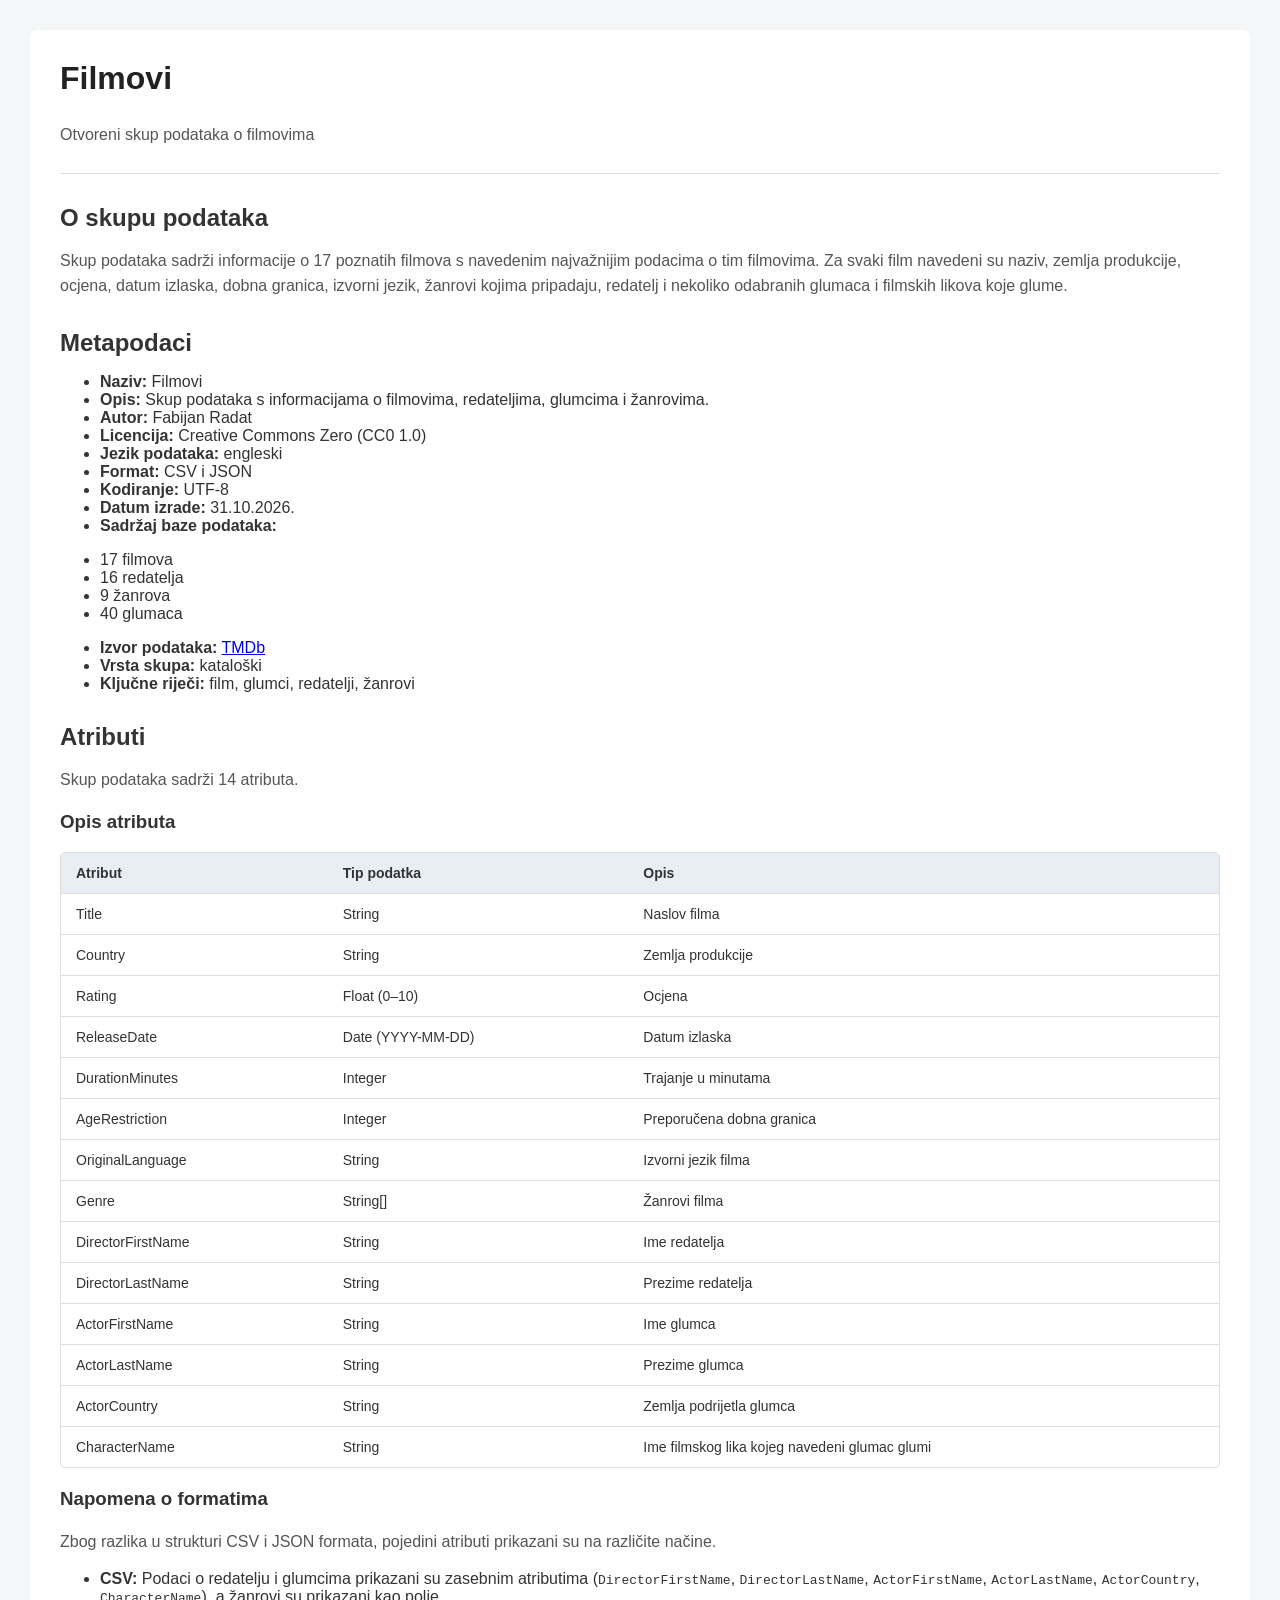
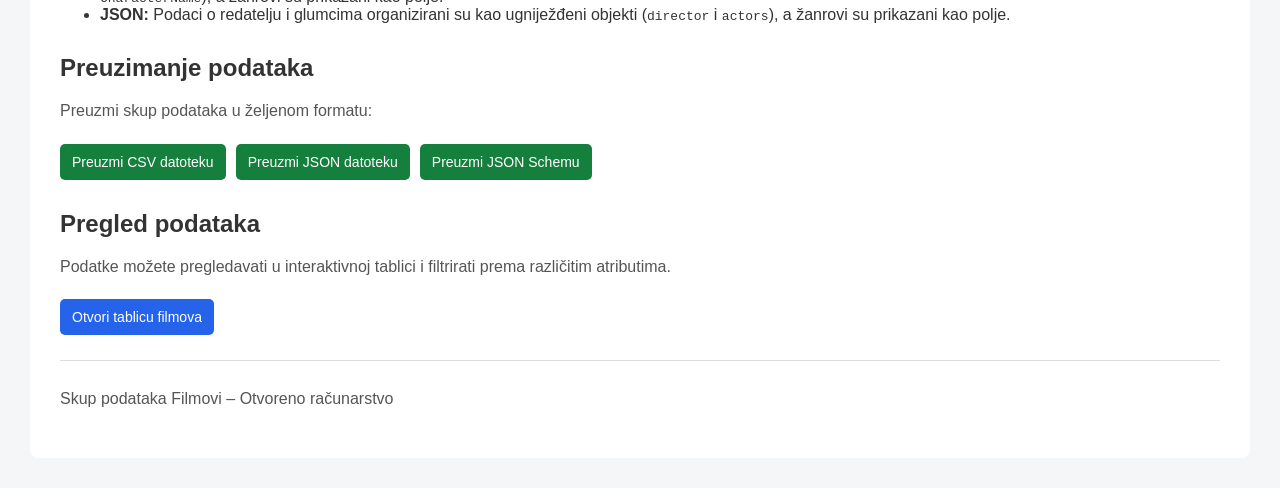
==== backend/wwwroot/index.html @ 2f89cae8 "Dodaj frontend" ====
<!doctype html>
<html lang="hr">
  <head>
    <meta charset="UTF-8" />
    <meta name="viewport" content="width=device-width, initial-scale=1.0" />

    <title>Filmovi</title>
    <meta name="title" content="Filmovi" />
    <meta
      name="description"
      content="Otvoreni skup podataka o filmovima s informacijama o redateljima, glumcima i žanrovima."
    />
    <meta name="author" content="Fabijan Radat" />

    <link rel="stylesheet" href="css/index.css" />
  </head>

  <body>
    <div class="container">
      <header>
        <h1>Filmovi</h1>
        <p>Otvoreni skup podataka o filmovima</p>
      </header>

      <hr />

      <section>
        <h2>O skupu podataka</h2>

        <p>
          Skup podataka sadrži informacije o 17 poznatih filmova s navedenim
          najvažnijim podacima o tim filmovima. Za svaki film navedeni su naziv,
          zemlja produkcije, ocjena, datum izlaska, dobna granica, izvorni
          jezik, žanrovi kojima pripadaju, redatelj i nekoliko odabranih glumaca
          i filmskih likova koje glume.
        </p>
      </section>

      <section>
        <h2>Metapodaci</h2>

        <ul>
          <li><strong>Naziv:</strong> Filmovi</li>
          <li>
            <strong>Opis:</strong> Skup podataka s informacijama o filmovima,
            redateljima, glumcima i žanrovima.
          </li>
          <li><strong>Autor:</strong> Fabijan Radat</li>
          <li><strong>Licencija:</strong> Creative Commons Zero (CC0 1.0)</li>
          <li><strong>Jezik podataka:</strong> engleski</li>
          <li><strong>Format:</strong> CSV i JSON</li>
          <li><strong>Kodiranje:</strong> UTF-8</li>
          <li><strong>Datum izrade:</strong> 31.10.2026.</li>
          <li><strong>Sadržaj baze podataka:</strong></li>
        </ul>

        <ul>
          <li>17 filmova</li>
          <li>16 redatelja</li>
          <li>9 žanrova</li>
          <li>40 glumaca</li>
        </ul>

        <ul>
          <li>
            <strong>Izvor podataka:</strong>
            <a href="https://www.themoviedb.org/">TMDb</a>
          </li>
          <li><strong>Vrsta skupa:</strong> kataloški</li>
          <li>
            <strong>Ključne riječi:</strong> film, glumci, redatelji, žanrovi
          </li>
        </ul>
      </section>

      <section>
        <h2>Atributi</h2>

        <p>Skup podataka sadrži 14 atributa.</p>

        <h3>Opis atributa</h3>

        <div class="table-container">
          <table>
            <thead>
              <tr>
                <th>Atribut</th>
                <th>Tip podatka</th>
                <th>Opis</th>
              </tr>
            </thead>

            <tbody>
              <tr>
                <td>Title</td>
                <td>String</td>
                <td>Naslov filma</td>
              </tr>
              <tr>
                <td>Country</td>
                <td>String</td>
                <td>Zemlja produkcije</td>
              </tr>
              <tr>
                <td>Rating</td>
                <td>Float (0–10)</td>
                <td>Ocjena</td>
              </tr>
              <tr>
                <td>ReleaseDate</td>
                <td>Date (YYYY-MM-DD)</td>
                <td>Datum izlaska</td>
              </tr>
              <tr>
                <td>DurationMinutes</td>
                <td>Integer</td>
                <td>Trajanje u minutama</td>
              </tr>
              <tr>
                <td>AgeRestriction</td>
                <td>Integer</td>
                <td>Preporučena dobna granica</td>
              </tr>
              <tr>
                <td>OriginalLanguage</td>
                <td>String</td>
                <td>Izvorni jezik filma</td>
              </tr>
              <tr>
                <td>Genre</td>
                <td>String[]</td>
                <td>Žanrovi filma</td>
              </tr>
              <tr>
                <td>DirectorFirstName</td>
                <td>String</td>
                <td>Ime redatelja</td>
              </tr>
              <tr>
                <td>DirectorLastName</td>
                <td>String</td>
                <td>Prezime redatelja</td>
              </tr>
              <tr>
                <td>ActorFirstName</td>
                <td>String</td>
                <td>Ime glumca</td>
              </tr>
              <tr>
                <td>ActorLastName</td>
                <td>String</td>
                <td>Prezime glumca</td>
              </tr>
              <tr>
                <td>ActorCountry</td>
                <td>String</td>
                <td>Zemlja podrijetla glumca</td>
              </tr>
              <tr>
                <td>CharacterName</td>
                <td>String</td>
                <td>Ime filmskog lika kojeg navedeni glumac glumi</td>
              </tr>
            </tbody>
          </table>
        </div>

        <h3>Napomena o formatima</h3>

        <p>
          Zbog razlika u strukturi CSV i JSON formata, pojedini atributi
          prikazani su na različite načine.
        </p>

        <ul>
          <li>
            <strong>CSV:</strong>
            Podaci o redatelju i glumcima prikazani su zasebnim atributima
            (<code>DirectorFirstName</code>,
            <code>DirectorLastName</code>, <code>ActorFirstName</code>,
            <code>ActorLastName</code>, <code>ActorCountry</code>,
            <code>CharacterName</code>), a žanrovi su prikazani kao polje.
          </li>
          <li>
            <strong>JSON:</strong>
            Podaci o redatelju i glumcima organizirani su kao ugniježđeni
            objekti (<code>director</code> i <code>actors</code>), a žanrovi su
            prikazani kao polje.
          </li>
        </ul>
      </section>

      <section>
        <h2>Preuzimanje podataka</h2>

        <p>Preuzmi skup podataka u željenom formatu:</p>

        <div class="links">
          <a href="../../movies.csv" download class="csv-button">
            Preuzmi CSV datoteku
          </a>

          <a href="../../movies.json" download class="json-button">
            Preuzmi JSON datoteku
          </a>

          <a href="../../schema.json" download class="schema-button">
            Preuzmi JSON Schemu
          </a>
        </div>
      </section>

      <section>
        <h2>Pregled podataka</h2>

        <p>
          Podatke možete pregledavati u interaktivnoj tablici i filtrirati prema
          različitim atributima.
        </p>

        <div class="links">
          <a href="datatable.html" class="table-button">
            Otvori tablicu filmova
          </a>
        </div>
      </section>

      <hr />

      <footer>
        <p>Skup podataka Filmovi – Otvoreno računarstvo</p>
      </footer>
    </div>
  </body>
</html>
---- backend/wwwroot/css/index.css ----
* {
    box-sizing: border-box;
}

body {
    font-family: Arial, sans-serif;
    background-color: #f4f6f8;
    color: #333;
    margin: 0;
    padding: 30px;
}

.container {
    max-width: 1400px;
    margin: 0 auto;
    background-color: white;
    padding: 30px;
    border-radius: 8px;
}

h1 {
    margin-top: 0;
    margin-bottom: 25px;
    color: #222;
}

h2 {
    margin-top: 30px;
    margin-bottom: 12px;
    color: #333;
}

p {
    line-height: 1.6;
    color: #555;
}

.metadata {
    background-color: #f1f5f9;
    padding: 18px 22px;
    border-radius: 5px;
    margin: 20px 0;
}

.metadata p {
    margin: 8px 0;
}

.links {
    display: flex;
    flex-wrap: wrap;
    gap: 10px;
    margin-top: 20px;
}

.links a {
    display: inline-block;
    padding: 10px 12px;
    font-size: 14px;
    border-radius: 5px;
    background-color: #2563eb;
    color: white;
    text-decoration: none;
    transition: background-color 0.2s;
}

.links a:hover {
    background-color: #1d4ed8;
}

.links a.csv-button {
    background-color: #15803d;
}

.links a.csv-button:hover {
    background-color: #166534;
}

.links a.json-button {
    background-color: #15803d;
}

.links a.json-button:hover {
    background-color: #166534;
}

.links .schema-button {
    background-color: #15803d;
}

.links .schema-button:hover {
    background-color: #166534;
}

hr {
    border: none;
    border-top: 1px solid #ddd;
    margin: 25px 0;
}

.table-container {
    width: 100%;
    overflow-x: auto;
    margin-bottom: 20px;
    border: 1px solid #ddd;
    border-radius: 5px;
}

table {
    width: 100%;
    border-collapse: collapse;
    white-space: nowrap;
    font-size: 14px;
}

thead {
    background-color: #e9eef5;
}

th, td {
    padding: 12px 15px;
    text-align: left;
    border-bottom: 1px solid #ddd;
}

th {
    font-weight: 600;
    color: #333;
}

tbody tr:hover {
    background-color: #f1f5f9;
}

tbody tr:last-child td {
    border-bottom: none;
}


@media (max-width: 600px) {
    body {
        padding: 10px;
    }

    .container {
        padding: 15px;
    }

    .links {
        flex-direction: column;
    }

    .links a {
        text-align: center;
    }
}
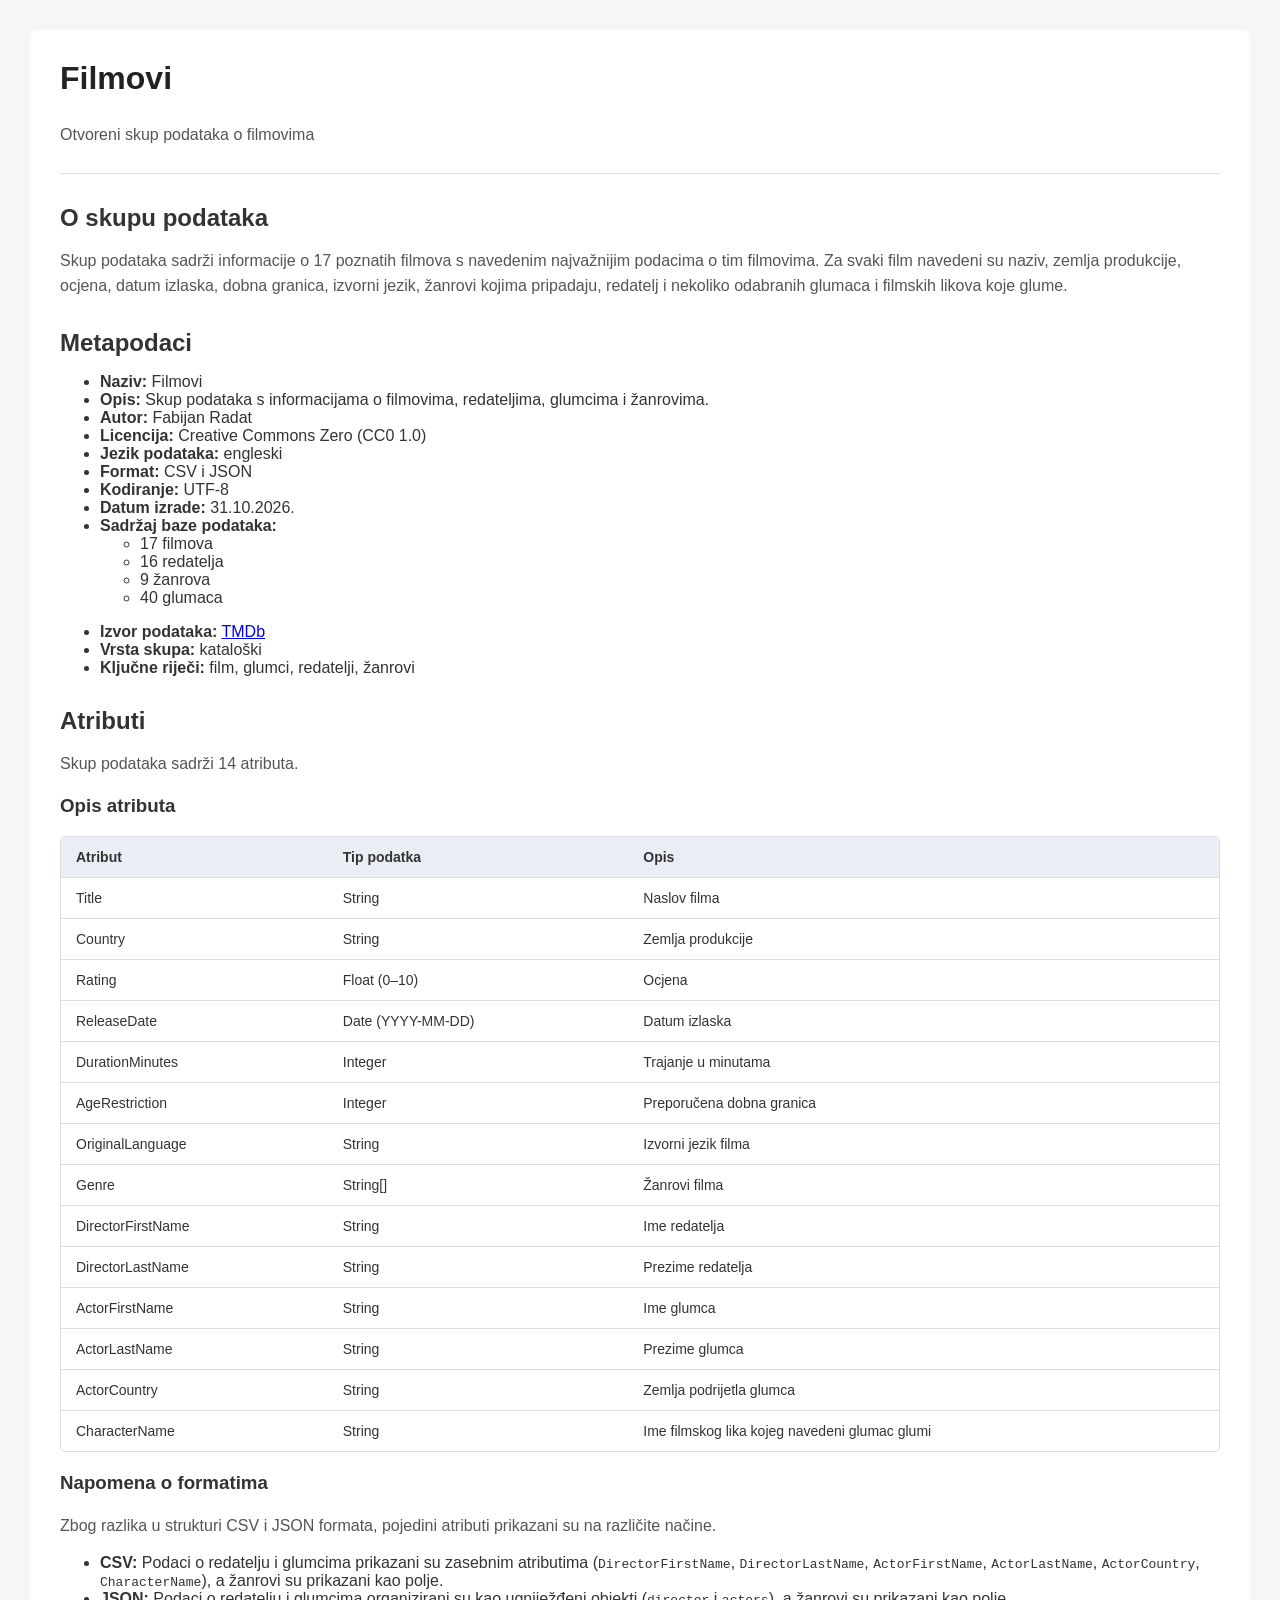
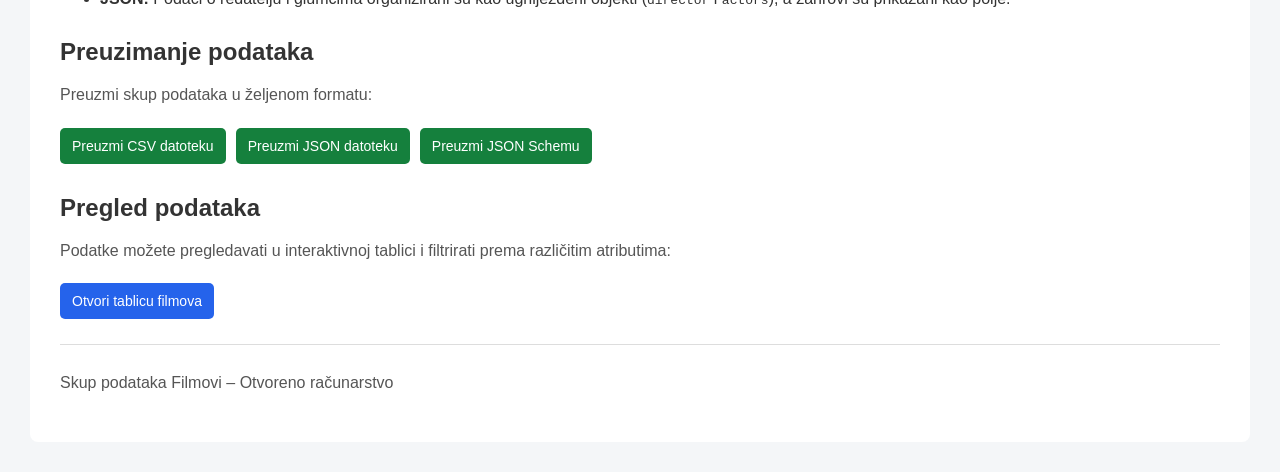
==== commit 2319db02: "Popravi bugove" ====
--- a/backend/wwwroot/index.html
+++ b/backend/wwwroot/index.html
@@ -52,13 +52,12 @@
           <li><strong>Kodiranje:</strong> UTF-8</li>
           <li><strong>Datum izrade:</strong> 31.10.2026.</li>
           <li><strong>Sadržaj baze podataka:</strong></li>
-        </ul>
-
-        <ul>
-          <li>17 filmova</li>
-          <li>16 redatelja</li>
-          <li>9 žanrova</li>
-          <li>40 glumaca</li>
+          <ul>
+            <li>17 filmova</li>
+            <li>16 redatelja</li>
+            <li>9 žanrova</li>
+            <li>40 glumaca</li>
+          </ul>
         </ul>
 
         <ul>
@@ -196,15 +195,15 @@
         <p>Preuzmi skup podataka u željenom formatu:</p>
 
         <div class="links">
-          <a href="../../movies.csv" download class="csv-button">
+          <a href="data/movies.csv" download class="csv-button">
             Preuzmi CSV datoteku
           </a>
 
-          <a href="../../movies.json" download class="json-button">
+          <a href="data/movies.json" download class="json-button">
             Preuzmi JSON datoteku
           </a>
 
-          <a href="../../schema.json" download class="schema-button">
+          <a href="data/schema.json" download class="schema-button">
             Preuzmi JSON Schemu
           </a>
         </div>
@@ -215,7 +214,7 @@
 
         <p>
           Podatke možete pregledavati u interaktivnoj tablici i filtrirati prema
-          različitim atributima.
+          različitim atributima:
         </p>
 
         <div class="links">
--- a/backend/wwwroot/css/index.css
+++ b/backend/wwwroot/css/index.css
@@ -36,17 +36,6 @@
     color: #555;
 }
 
-.metadata {
-    background-color: #f1f5f9;
-    padding: 18px 22px;
-    border-radius: 5px;
-    margin: 20px 0;
-}
-
-.metadata p {
-    margin: 8px 0;
-}
-
 .links {
     display: flex;
     flex-wrap: wrap;
@@ -69,27 +58,15 @@
     background-color: #1d4ed8;
 }
 
-.links a.csv-button {
+.links a.csv-button,
+.links a.json-button,
+.links a.schema-button {
     background-color: #15803d;
 }
 
-.links a.csv-button:hover {
-    background-color: #166534;
-}
-
-.links a.json-button {
-    background-color: #15803d;
-}
-
-.links a.json-button:hover {
-    background-color: #166534;
-}
-
-.links .schema-button {
-    background-color: #15803d;
-}
-
-.links .schema-button:hover {
+.links a.csv-button:hover,
+.links a.json-button:hover,
+.links a.schema-button:hover {
     background-color: #166534;
 }
 
